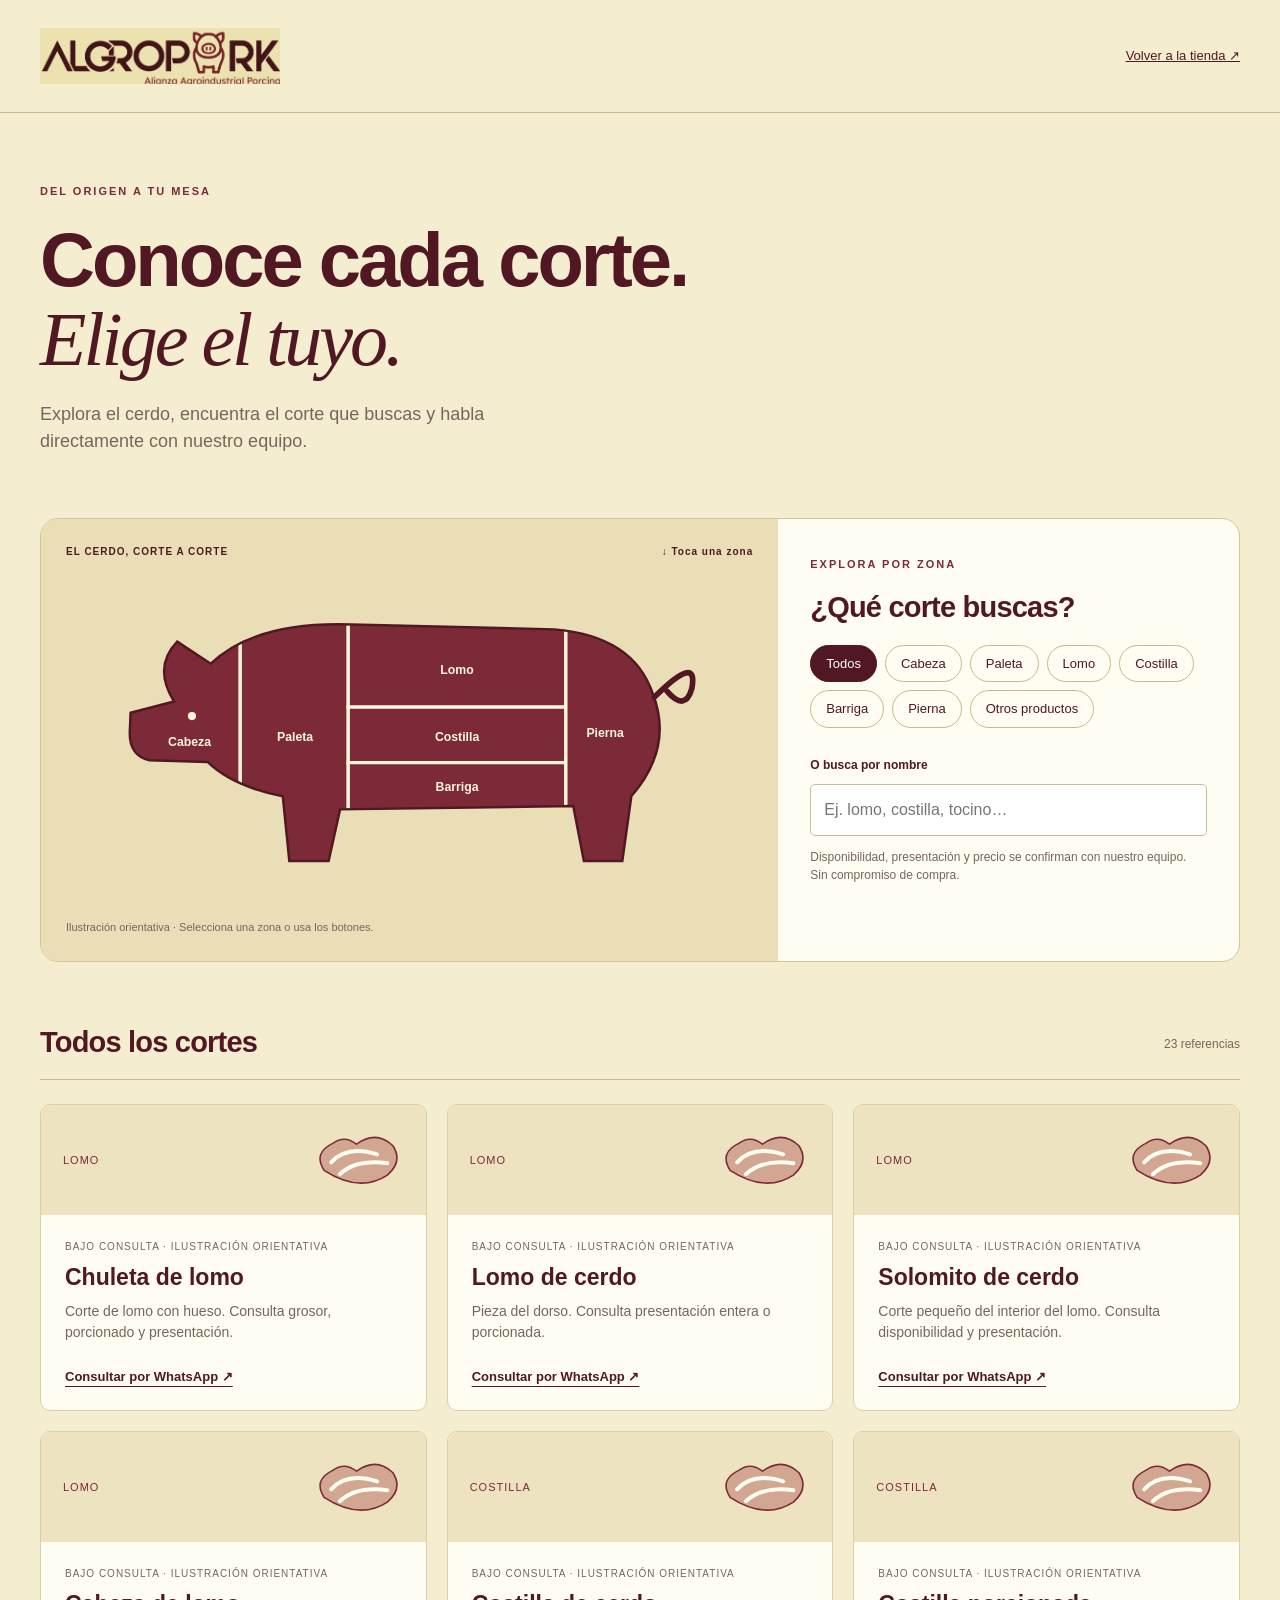
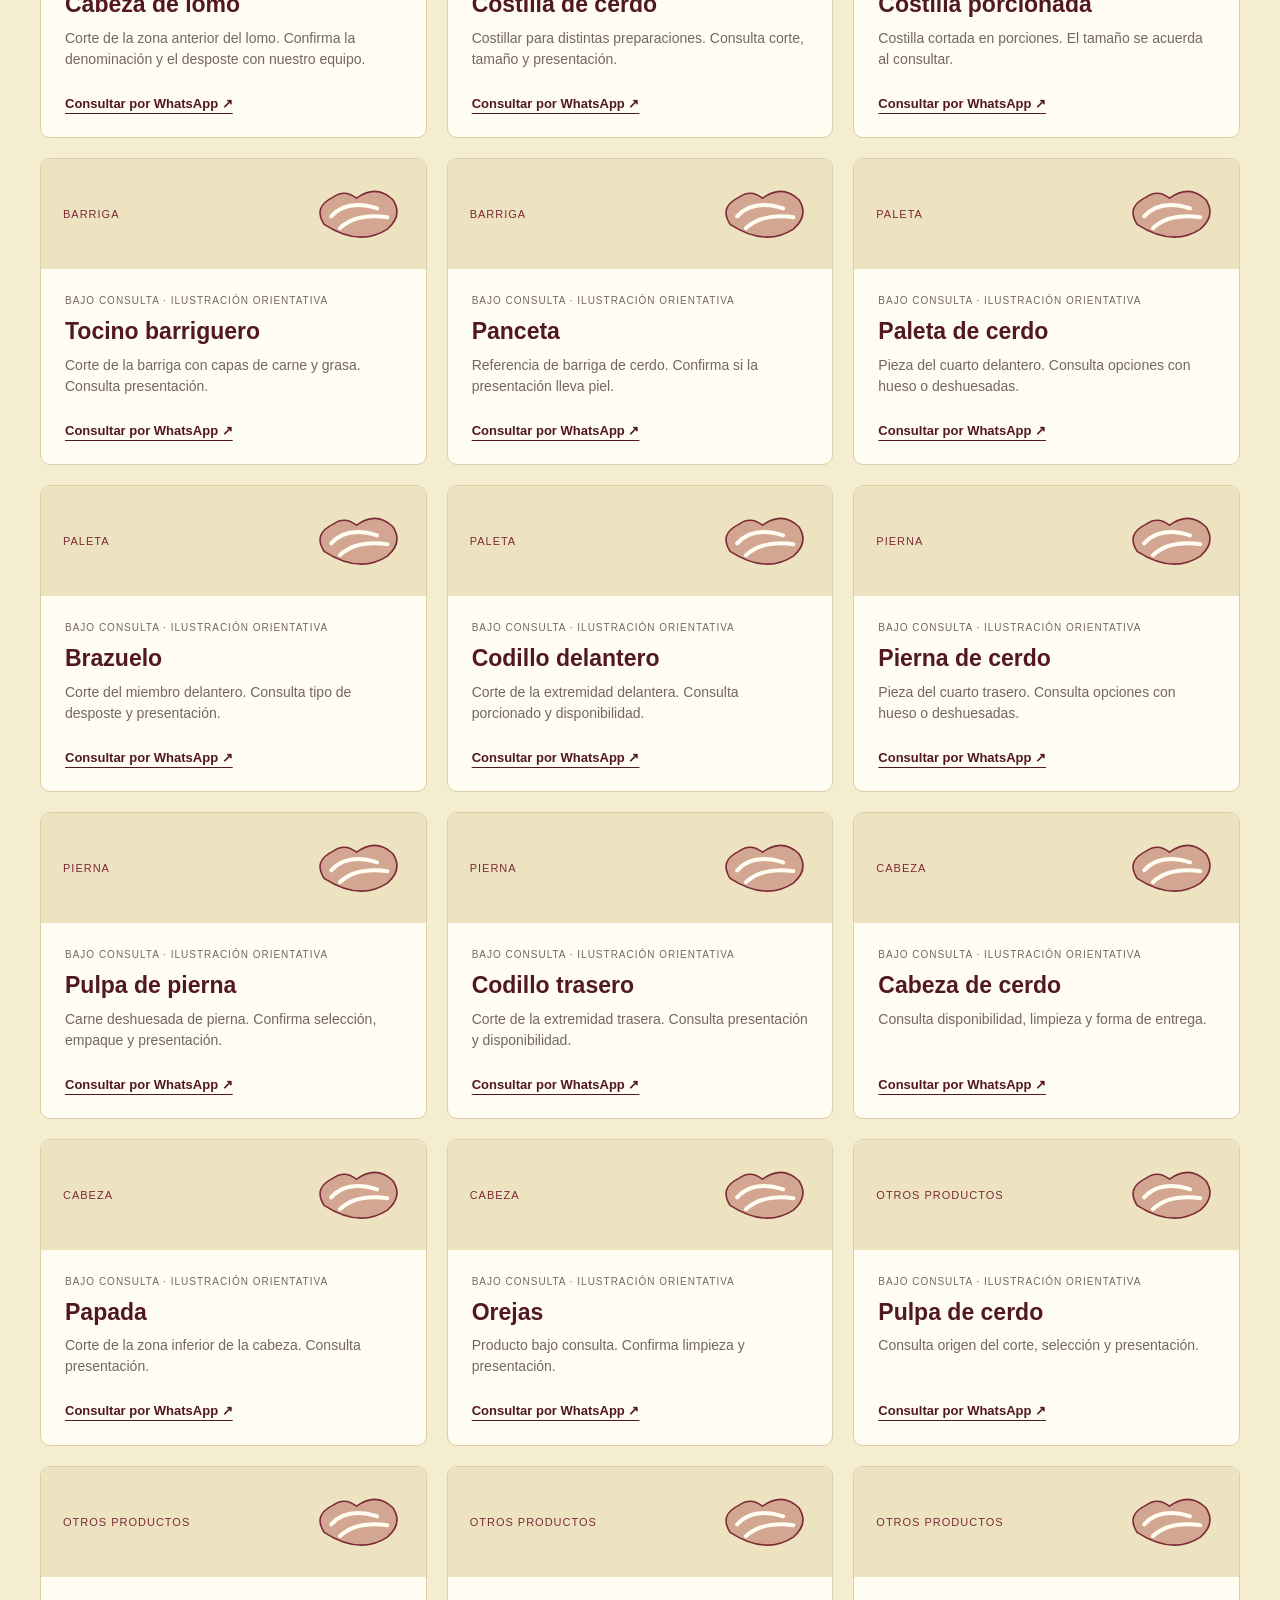
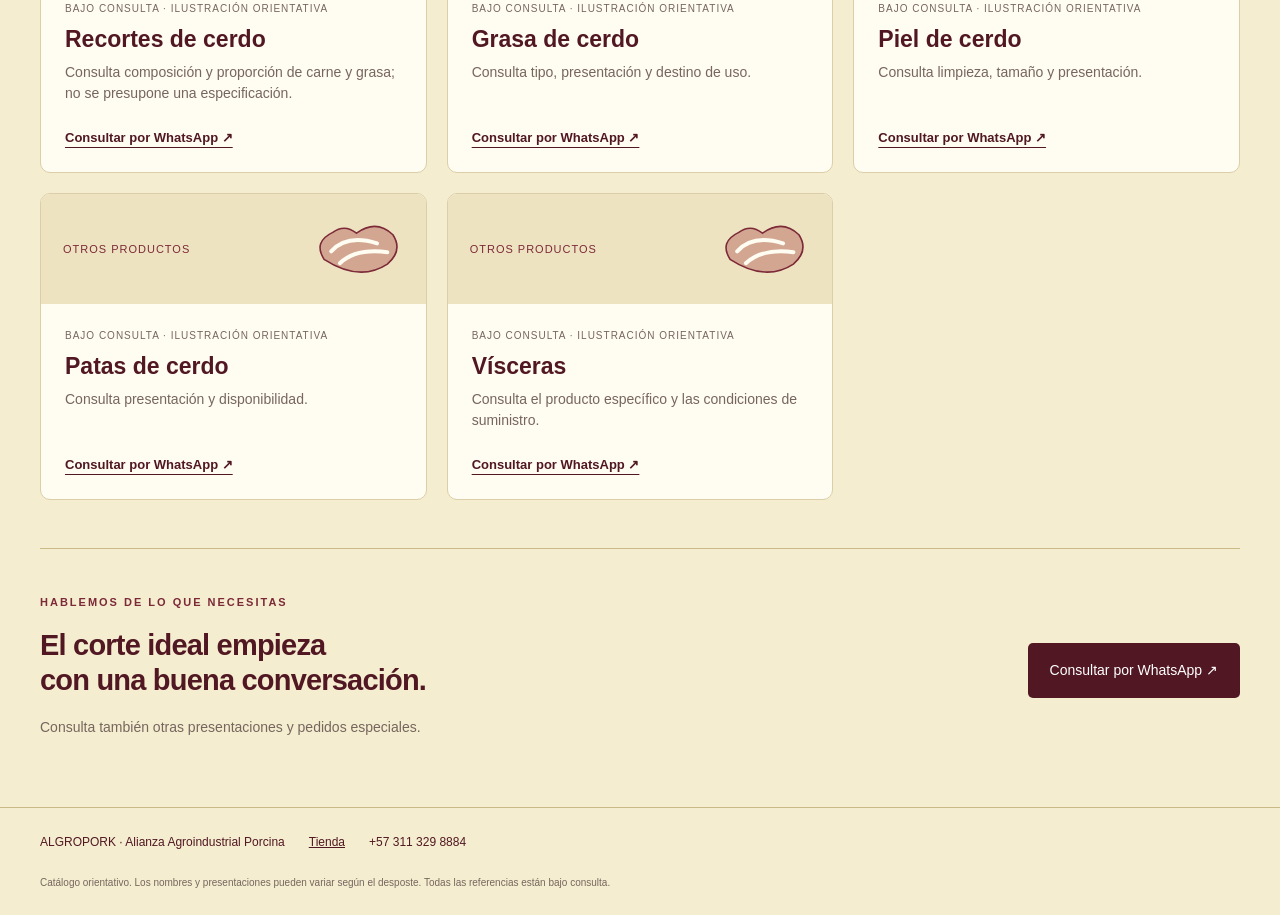
==== catalogo/index.html @ f17643b0 "Añadir catálogo ALGROPORK interactivo con consultas por WhatsApp" ====
<!doctype html>
<html lang="es"><head><meta charset="utf-8"><meta name="viewport" content="width=device-width,initial-scale=1"><title>Catálogo de cortes · ALGROPORK</title><meta name="description" content="Explora los cortes de cerdo de ALGROPORK y consulta disponibilidad por WhatsApp."><link rel="stylesheet" href="catalogo.css"></head>
<body><header><a class="brand" href="https://www.algropork.com/" aria-label="ALGROPORK · Inicio"><img src="algropork-logo.png" alt="ALGROPORK · Alianza Agroindustrial Porcina"></a><a class="back" href="https://www.algropork.com/shop">Volver a la tienda ↗</a></header>
<main><section class="intro"><span class="eyebrow">DEL ORIGEN A TU MESA</span><h1>Conoce cada corte.<br><em>Elige el tuyo.</em></h1><p>Explora el cerdo, encuentra el corte que buscas y habla directamente con nuestro equipo.</p></section>
<section class="explorer" aria-label="Explorador de cortes"><div class="diagram"><div class="diagram-top"><span>EL CERDO, CORTE A CORTE</span><span>↓ Toca una zona</span></div><svg viewBox="0 0 800 440" aria-label="Mapa interactivo del cerdo" role="group"><defs><clipPath id="pig"><path d="M112 174 Q86 132 116 101 L157 128 Q211 76 329 80 L577 86 Q673 94 697 164 Q723 230 671 290 L660 369 L613 369 L600 302 L315 306 L301 369 L253 369 L245 290 Q184 278 153 248 L82 246 Q57 240 58 211 L59 188Z"/></clipPath></defs><g clip-path="url(#pig)" stroke="#fff6dc" stroke-width="4"><path class="zone" data-zone="cabeza" d="M20 70H193V320H20Z"/><path class="zone" data-zone="paleta" d="M193 70H325V410H193Z"/><path class="zone" data-zone="lomo" d="M325 60H591V181H325Z"/><path class="zone" data-zone="costilla" d="M325 181H591V249H325Z"/><path class="zone" data-zone="barriga" d="M325 249H591V330H325Z"/><path class="zone" data-zone="pierna" d="M591 60H750V410H591Z"/></g><path d="M112 174 Q86 132 116 101 L157 128 Q211 76 329 80 L577 86 Q673 94 697 164 Q723 230 671 290 L660 369 L613 369 L600 302 L315 306 L301 369 L253 369 L245 290 Q184 278 153 248 L82 246 Q57 240 58 211 L59 188Z" fill="none" stroke="#511823" stroke-width="3"/><path d="M699 169q54-54 46-11q-8 29-30 4" fill="none" stroke="#511823" stroke-width="7" stroke-linecap="round"/><circle cx="134" cy="192" r="5" fill="#fff6dc"/><g class="labels" aria-hidden="true"><text x="131" y="229">Cabeza</text><text x="260" y="222">Paleta</text><text x="458" y="140">Lomo</text><text x="458" y="223">Costilla</text><text x="458" y="283">Barriga</text><text x="639" y="217">Pierna</text></g></svg><p class="diagram-note">Ilustración orientativa · Selecciona una zona o usa los botones.</p></div><div class="selector"><span class="eyebrow">EXPLORA POR ZONA</span><h2>¿Qué corte buscas?</h2><div id="filters" class="filters"></div><label for="search">O busca por nombre</label><input id="search" type="search" placeholder="Ej. lomo, costilla, tocino…"><p class="availability">Disponibilidad, presentación y precio se confirman con nuestro equipo. Sin compromiso de compra.</p></div></section>
<section class="catalog" aria-labelledby="results-title"><div class="results-head"><h2 id="results-title">Todos los cortes</h2><span id="count" role="status" aria-live="polite"></span></div><div id="cards" class="cards"></div><p class="empty" id="empty" hidden>No encontramos ese corte. Prueba otro nombre o consulta con nuestro equipo.</p></section>
<section class="help"><div><span class="eyebrow">HABLEMOS DE LO QUE NECESITAS</span><h2>El corte ideal empieza<br>con una buena conversación.</h2><p>Consulta también otras presentaciones y pedidos especiales.</p></div><a id="general" class="cta" target="_blank" rel="noopener">Consultar por WhatsApp ↗</a></section></main><footer>ALGROPORK · Alianza Agroindustrial Porcina <a href="https://www.algropork.com/shop">Tienda</a><span>+57 311 329 8884</span><small>Catálogo orientativo. Los nombres y presentaciones pueden variar según el desposte. Todas las referencias están bajo consulta.</small></footer><script src="catalogo.js"></script></body></html>
---- catalogo/catalogo.css ----
:root{--wine:#511823;--red:#7c2938;--cream:#f4edcf;--paper:#fffcf1;--gold:#ba9a55;--muted:#76665e}*{box-sizing:border-box}body{margin:0;background:var(--cream);color:var(--wine);font:16px/1.5 Arial,sans-serif}header,main,footer{max-width:1280px;margin:auto}header{display:flex;justify-content:space-between;align-items:center;padding:28px 40px;border-bottom:1px solid #c9b986}.brand{font-size:30px;font-weight:900;letter-spacing:-1.5px;text-decoration:none;color:var(--wine)}.brand small{display:block;font-size:10px;font-weight:400;letter-spacing:1px}.back{color:var(--wine);font-size:13px}main{padding:0 40px}.intro{padding:65px 0 45px;max-width:730px}.eyebrow{font-size:11px;font-weight:700;letter-spacing:2px;color:var(--red)}h1{font-size:clamp(43px,6vw,76px);line-height:1.04;letter-spacing:-3px;margin:18px 0 22px}h1 em{font-family:Georgia,serif;font-weight:400}.intro p{color:var(--muted);font-size:18px;max-width:520px}.explorer{display:grid;grid-template-columns:1.6fr 1fr;background:var(--paper);border:1px solid #d5c598;border-radius:18px;overflow:hidden}.diagram{padding:25px;background:#e9deb6;display:flex;flex-direction:column;justify-content:space-between}.diagram-top{display:flex;justify-content:space-between;font-size:10px;font-weight:700;letter-spacing:1px}.diagram svg{width:100%;max-height:360px}.zone{fill:var(--red);cursor:pointer;transition:fill .2s}.zone:hover,.zone:focus,.zone.active{fill:var(--gold);outline:none}.zone:focus{stroke:var(--wine);stroke-width:7}.labels{fill:#fff6dc;text-anchor:middle;font-size:15px;font-weight:700;pointer-events:none}.diagram-note{font-size:11px;color:var(--muted);margin:0}.selector{padding:32px}h2{font-size:29px;line-height:1.2;letter-spacing:-.8px;margin:15px 0 20px}.filters{display:flex;flex-wrap:wrap;gap:8px;margin-bottom:24px}button{font:inherit;cursor:pointer}.filters button{border:1px solid #ccb98c;border-radius:30px;background:transparent;color:var(--wine);padding:8px 15px;font-size:13px}.filters button[aria-pressed=true]{background:var(--wine);color:var(--paper);border-color:var(--wine)}label{font-size:12px;font-weight:700}input{display:block;width:100%;margin:8px 0;padding:13px;border-radius:5px;background:white;border:1px solid #cbbd9c;color:var(--wine);font:inherit}.availability{font-size:12px;color:var(--muted)}.catalog{padding:48px 0}.results-head{display:flex;align-items:center;justify-content:space-between;border-bottom:1px solid #c9b986;margin-bottom:24px}.results-head span{font-size:12px;color:var(--muted)}.cards{display:grid;grid-template-columns:repeat(3,1fr);gap:20px}.card{background:var(--paper);border:1px solid #dbcea8;border-radius:10px;overflow:hidden;display:flex;flex-direction:column}.art{height:110px;background:#eee3c0;display:flex;align-items:center;justify-content:space-between;padding:22px;color:var(--red)}.art svg{width:95px;height:70px}.art span{font-size:11px;text-transform:uppercase;letter-spacing:1px}.body{padding:24px;display:flex;flex-direction:column;flex:1}.badge{font-size:10px;letter-spacing:1px;text-transform:uppercase;color:var(--muted)}h3{font-size:23px;line-height:1.15;margin:10px 0}.body p{font-size:14px;color:var(--muted);margin:0 0 24px;flex:1}.body a{color:var(--wine);font-size:13px;font-weight:700;text-underline-offset:5px}.help{border-top:1px solid #c9b986;display:flex;align-items:center;justify-content:space-between;padding:40px 0 55px;gap:25px}.help p{color:var(--muted);font-size:14px}.cta{background:var(--wine);color:white;padding:17px 22px;border-radius:5px;text-decoration:none;white-space:nowrap;font-size:14px}footer{border-top:1px solid #c9b986;padding:25px 40px;font-size:12px;display:flex;gap:24px;flex-wrap:wrap}footer a{color:inherit}footer small{width:100%;color:var(--muted)}:focus-visible{outline:3px solid var(--gold);outline-offset:4px}@media(max-width:760px){header{padding:20px}.brand{font-size:24px}.back{font-size:11px}main{padding:0 20px}.intro{padding:40px 0 25px}h1{letter-spacing:-2px}.explorer{grid-template-columns:1fr}.diagram{padding:18px}.selector{padding:24px}.cards{grid-template-columns:repeat(2,1fr)}.body{padding:18px}.help{display:block}.cta{display:inline-block}footer{padding:24px 20px}}@media(max-width:460px){.cards{grid-template-columns:1fr}.art{height:95px}.results-head h2{font-size:24px}.diagram-top{font-size:9px}.selector h2{font-size:26px}}
:root .brand{width:240px;height:56px;overflow:hidden;position:relative;display:block}.brand img{position:absolute;width:340px;max-width:none;height:340px;left:-49px;top:-139px}@media(max-width:460px){:root .brand{width:190px}.brand img{width:270px;height:270px;left:-40px;top:-106px}}
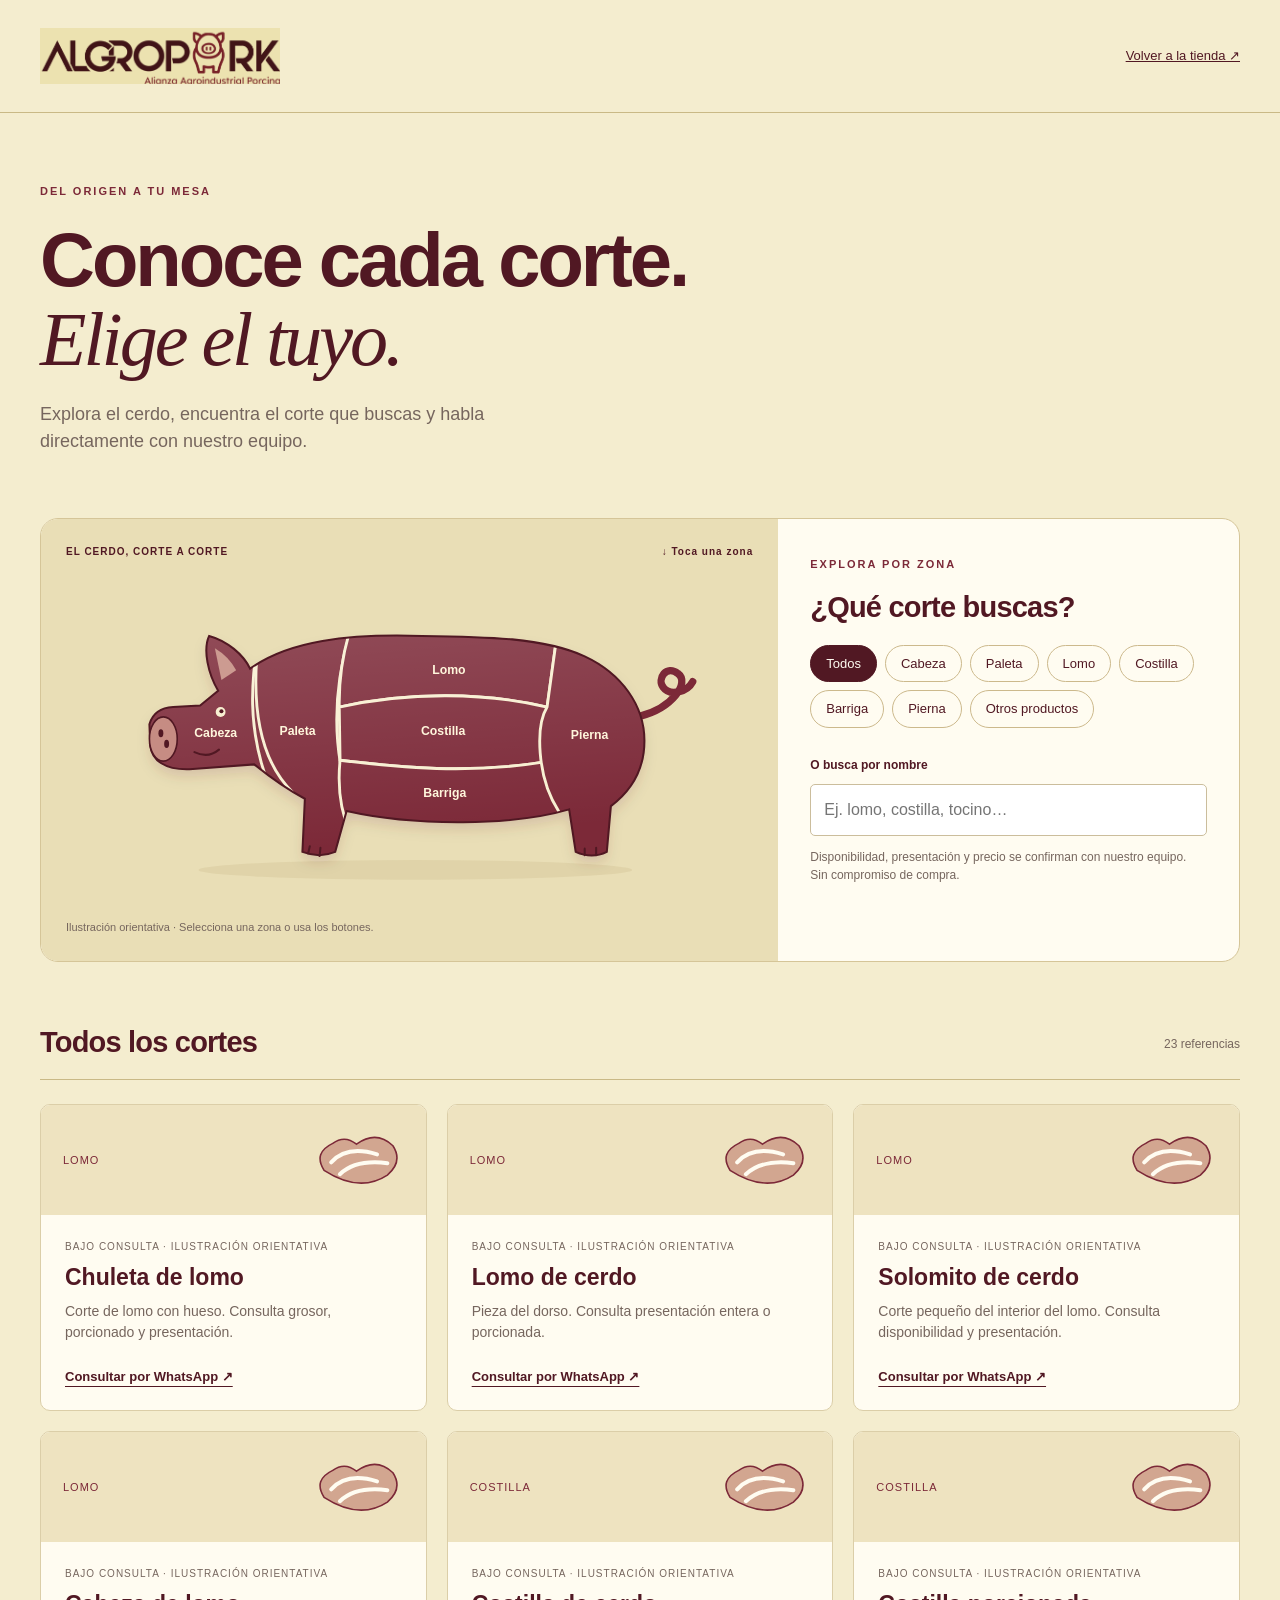
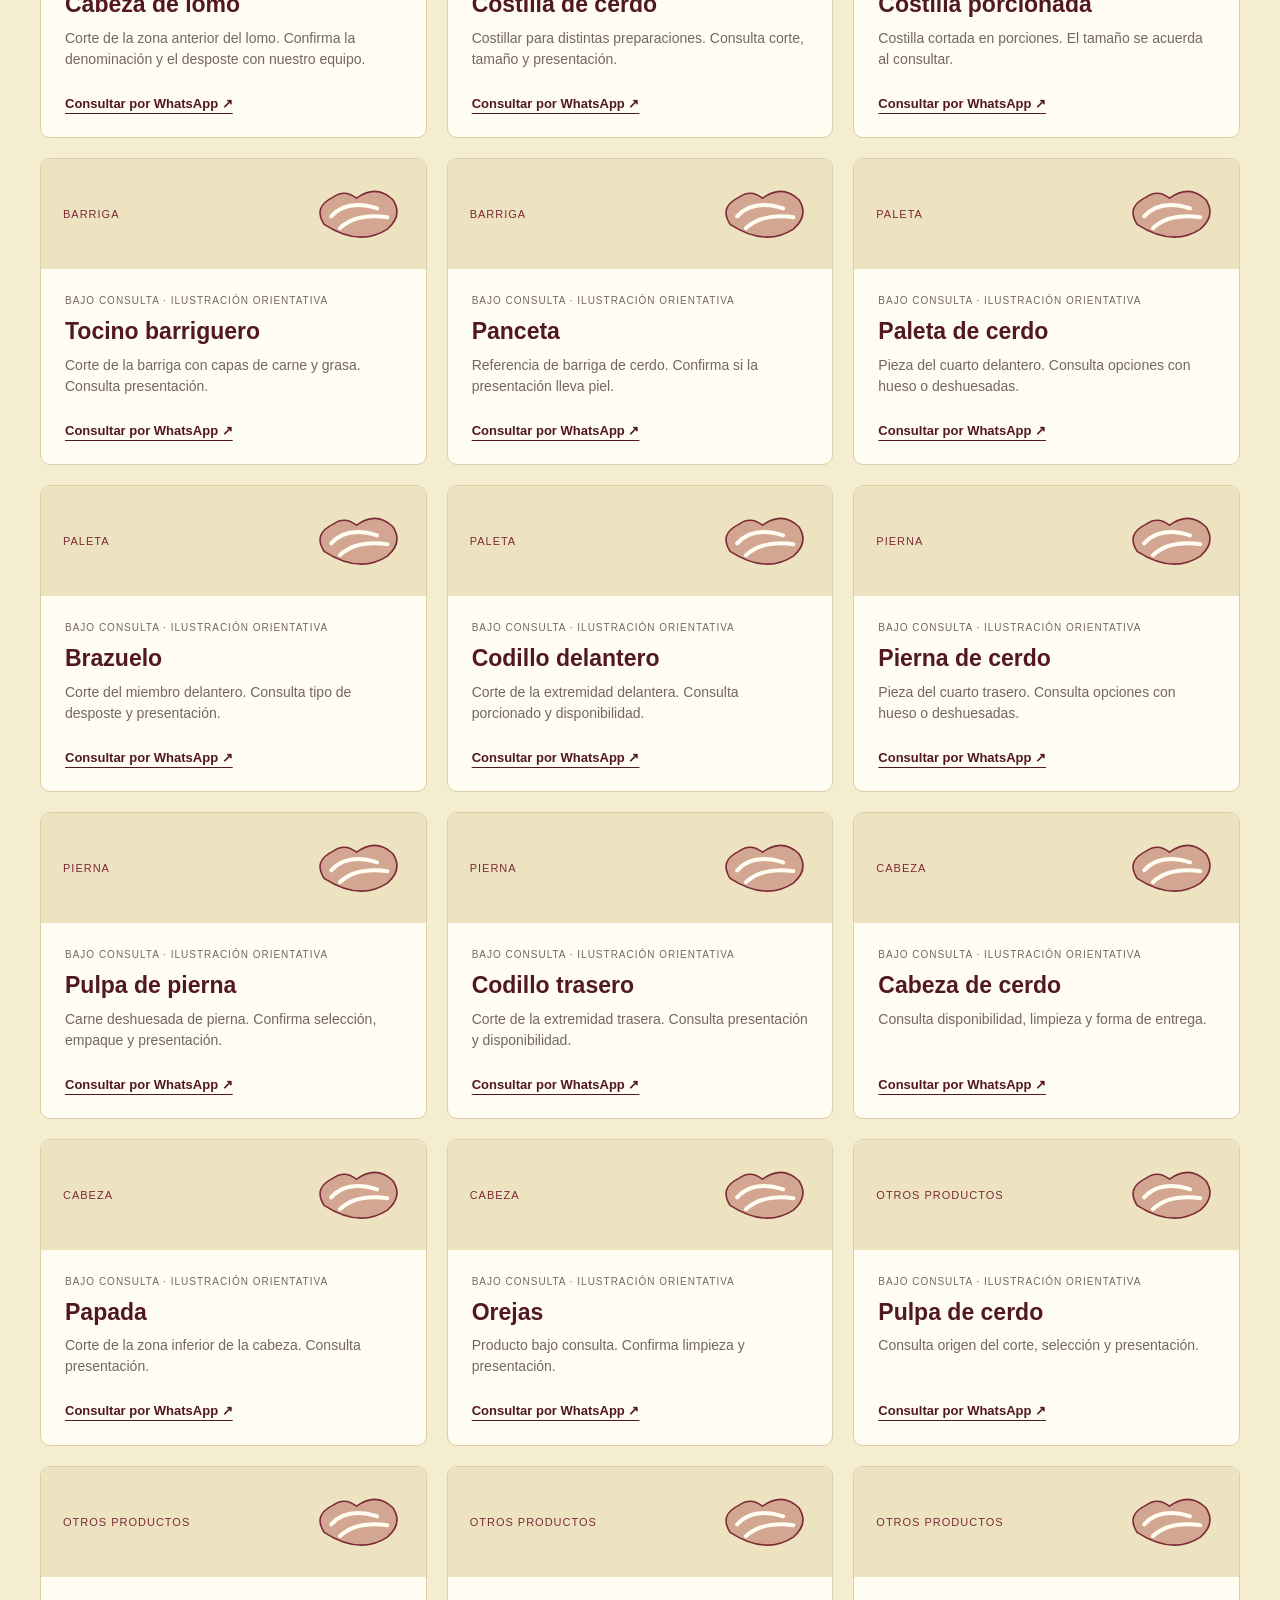
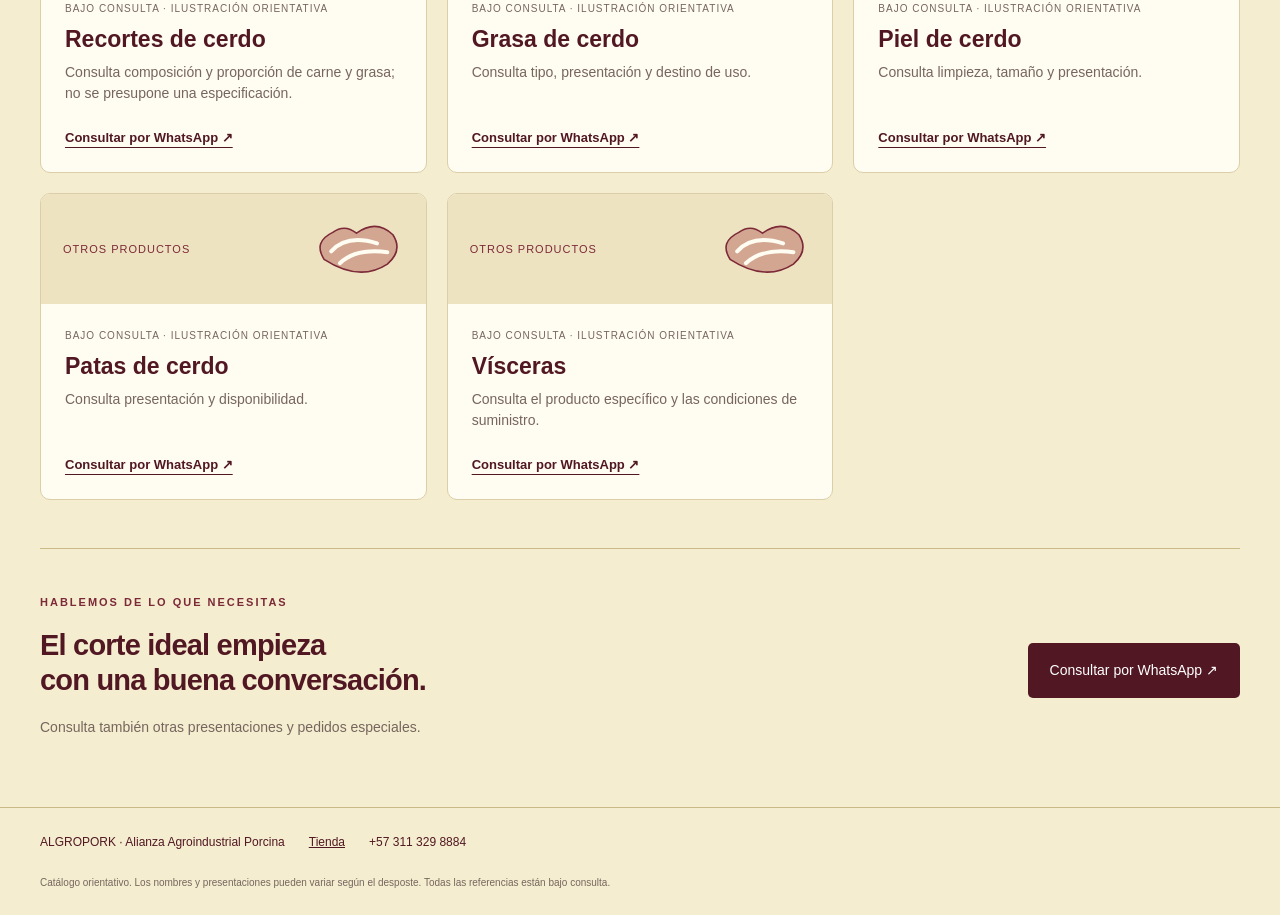
==== commit 688e05bf: "Refinar cerdo interactivo ALGROPORK con silueta orgánica y detalles" ====
--- a/catalogo/index.html
+++ b/catalogo/index.html
@@ -2,6 +2,6 @@
 <html lang="es"><head><meta charset="utf-8"><meta name="viewport" content="width=device-width,initial-scale=1"><title>Catálogo de cortes · ALGROPORK</title><meta name="description" content="Explora los cortes de cerdo de ALGROPORK y consulta disponibilidad por WhatsApp."><link rel="stylesheet" href="catalogo.css"></head>
 <body><header><a class="brand" href="https://www.algropork.com/" aria-label="ALGROPORK · Inicio"><img src="algropork-logo.png" alt="ALGROPORK · Alianza Agroindustrial Porcina"></a><a class="back" href="https://www.algropork.com/shop">Volver a la tienda ↗</a></header>
 <main><section class="intro"><span class="eyebrow">DEL ORIGEN A TU MESA</span><h1>Conoce cada corte.<br><em>Elige el tuyo.</em></h1><p>Explora el cerdo, encuentra el corte que buscas y habla directamente con nuestro equipo.</p></section>
-<section class="explorer" aria-label="Explorador de cortes"><div class="diagram"><div class="diagram-top"><span>EL CERDO, CORTE A CORTE</span><span>↓ Toca una zona</span></div><svg viewBox="0 0 800 440" aria-label="Mapa interactivo del cerdo" role="group"><defs><clipPath id="pig"><path d="M112 174 Q86 132 116 101 L157 128 Q211 76 329 80 L577 86 Q673 94 697 164 Q723 230 671 290 L660 369 L613 369 L600 302 L315 306 L301 369 L253 369 L245 290 Q184 278 153 248 L82 246 Q57 240 58 211 L59 188Z"/></clipPath></defs><g clip-path="url(#pig)" stroke="#fff6dc" stroke-width="4"><path class="zone" data-zone="cabeza" d="M20 70H193V320H20Z"/><path class="zone" data-zone="paleta" d="M193 70H325V410H193Z"/><path class="zone" data-zone="lomo" d="M325 60H591V181H325Z"/><path class="zone" data-zone="costilla" d="M325 181H591V249H325Z"/><path class="zone" data-zone="barriga" d="M325 249H591V330H325Z"/><path class="zone" data-zone="pierna" d="M591 60H750V410H591Z"/></g><path d="M112 174 Q86 132 116 101 L157 128 Q211 76 329 80 L577 86 Q673 94 697 164 Q723 230 671 290 L660 369 L613 369 L600 302 L315 306 L301 369 L253 369 L245 290 Q184 278 153 248 L82 246 Q57 240 58 211 L59 188Z" fill="none" stroke="#511823" stroke-width="3"/><path d="M699 169q54-54 46-11q-8 29-30 4" fill="none" stroke="#511823" stroke-width="7" stroke-linecap="round"/><circle cx="134" cy="192" r="5" fill="#fff6dc"/><g class="labels" aria-hidden="true"><text x="131" y="229">Cabeza</text><text x="260" y="222">Paleta</text><text x="458" y="140">Lomo</text><text x="458" y="223">Costilla</text><text x="458" y="283">Barriga</text><text x="639" y="217">Pierna</text></g></svg><p class="diagram-note">Ilustración orientativa · Selecciona una zona o usa los botones.</p></div><div class="selector"><span class="eyebrow">EXPLORA POR ZONA</span><h2>¿Qué corte buscas?</h2><div id="filters" class="filters"></div><label for="search">O busca por nombre</label><input id="search" type="search" placeholder="Ej. lomo, costilla, tocino…"><p class="availability">Disponibilidad, presentación y precio se confirman con nuestro equipo. Sin compromiso de compra.</p></div></section>
+<section class="explorer" aria-label="Explorador de cortes"><div class="diagram"><div class="diagram-top"><span>EL CERDO, CORTE A CORTE</span><span>↓ Toca una zona</span></div><svg viewBox="0 0 800 440" aria-label="Mapa interactivo del cerdo" role="group"><defs><path id="pig-outline" d="M166 161C154 141 147 111 155 94C177 100 197 117 205 134C252 100 324 91 415 94C494 95 564 96 614 119C659 140 687 179 687 222C687 259 670 284 646 302L641 358Q623 367 603 358L595 306C528 326 407 327 323 308L309 358Q290 366 269 358L272 293C245 279 226 264 210 251L131 257C101 258 85 246 83 228L82 202Q88 182 111 181L144 179Z"/><clipPath id="pig"><use href="#pig-outline"/></clipPath><linearGradient id="shine" x2=".2" y2="1"><stop stop-color="#fff" stop-opacity=".16"/><stop offset="1" stop-color="#fff" stop-opacity="0"/></linearGradient><filter id="shadow" x="-20%" y="-30%" width="140%" height="170%"><feDropShadow dx="0" dy="9" stdDeviation="8" flood-color="#511823" flood-opacity=".13"/></filter></defs><ellipse cx="407" cy="380" rx="265" ry="12" fill="#9c814a" opacity=".12"/><path d="M682 192C721 182 743 151 728 140C714 129 702 146 710 157C718 168 739 163 746 150" fill="none" stroke="#7c2938" stroke-width="9" stroke-linecap="round"/><use href="#pig-outline" fill="#7c2938" filter="url(#shadow)"/><g clip-path="url(#pig)" stroke="#f8efd1" stroke-width="3.5" stroke-linejoin="round"><path class="zone" data-zone="cabeza" d="M45 65H220C205 146 199 210 233 290L70 309Z"/><path class="zone" data-zone="paleta" d="M220 65H335C307 144 299 234 337 323L317 390H252L257 285C218 247 201 177 220 65Z"/><path class="zone" data-zone="lomo" d="M335 65H584L568 181C493 163 399 162 314 181Q313 120 335 65Z"/><path class="zone" data-zone="costilla" d="M314 181C399 162 493 163 568 181L565 248C473 263 388 255 315 246Z"/><path class="zone" data-zone="barriga" d="M315 246C388 255 473 263 565 248L593 334H327Q310 296 315 246Z"/><path class="zone" data-zone="pierna" d="M584 65H741V390H595L582 308C555 266 554 204 568 181Z"/></g><use href="#pig-outline" fill="url(#shine)" pointer-events="none"/><use href="#pig-outline" fill="none" stroke="#511823" stroke-width="2.5" pointer-events="none"/><path d="M162 109Q179 119 188 136L170 148Z" fill="#cc9b91" pointer-events="none"/><ellipse cx="99" cy="220" rx="17" ry="27" fill="#c68c83" stroke="#511823" stroke-width="2" pointer-events="none"/><ellipse cx="96" cy="213" rx="3" ry="5" fill="#511823" pointer-events="none"/><ellipse cx="103" cy="226" rx="3" ry="5" fill="#511823" pointer-events="none"/><circle cx="169" cy="187" r="6" fill="#f8efd1" pointer-events="none"/><circle cx="170" cy="186" r="2.5" fill="#511823" pointer-events="none"/><path d="M137 236Q154 244 167 233M278 351L276 360M291 353L290 363M614 354V362M628 353V362" fill="none" stroke="#511823" stroke-width="2.5" stroke-linecap="round" pointer-events="none"/><g class="labels" aria-hidden="true"><text x="163" y="218">Cabeza</text><text x="263" y="215">Paleta</text><text x="448" y="140">Lomo</text><text x="441" y="215">Costilla</text><text x="443" y="291">Barriga</text><text x="620" y="220">Pierna</text></g></svg><p class="diagram-note">Ilustración orientativa · Selecciona una zona o usa los botones.</p></div><div class="selector"><span class="eyebrow">EXPLORA POR ZONA</span><h2>¿Qué corte buscas?</h2><div id="filters" class="filters"></div><label for="search">O busca por nombre</label><input id="search" type="search" placeholder="Ej. lomo, costilla, tocino…"><p class="availability">Disponibilidad, presentación y precio se confirman con nuestro equipo. Sin compromiso de compra.</p></div></section>
 <section class="catalog" aria-labelledby="results-title"><div class="results-head"><h2 id="results-title">Todos los cortes</h2><span id="count" role="status" aria-live="polite"></span></div><div id="cards" class="cards"></div><p class="empty" id="empty" hidden>No encontramos ese corte. Prueba otro nombre o consulta con nuestro equipo.</p></section>
 <section class="help"><div><span class="eyebrow">HABLEMOS DE LO QUE NECESITAS</span><h2>El corte ideal empieza<br>con una buena conversación.</h2><p>Consulta también otras presentaciones y pedidos especiales.</p></div><a id="general" class="cta" target="_blank" rel="noopener">Consultar por WhatsApp ↗</a></section></main><footer>ALGROPORK · Alianza Agroindustrial Porcina <a href="https://www.algropork.com/shop">Tienda</a><span>+57 311 329 8884</span><small>Catálogo orientativo. Los nombres y presentaciones pueden variar según el desposte. Todas las referencias están bajo consulta.</small></footer><script src="catalogo.js"></script></body></html>
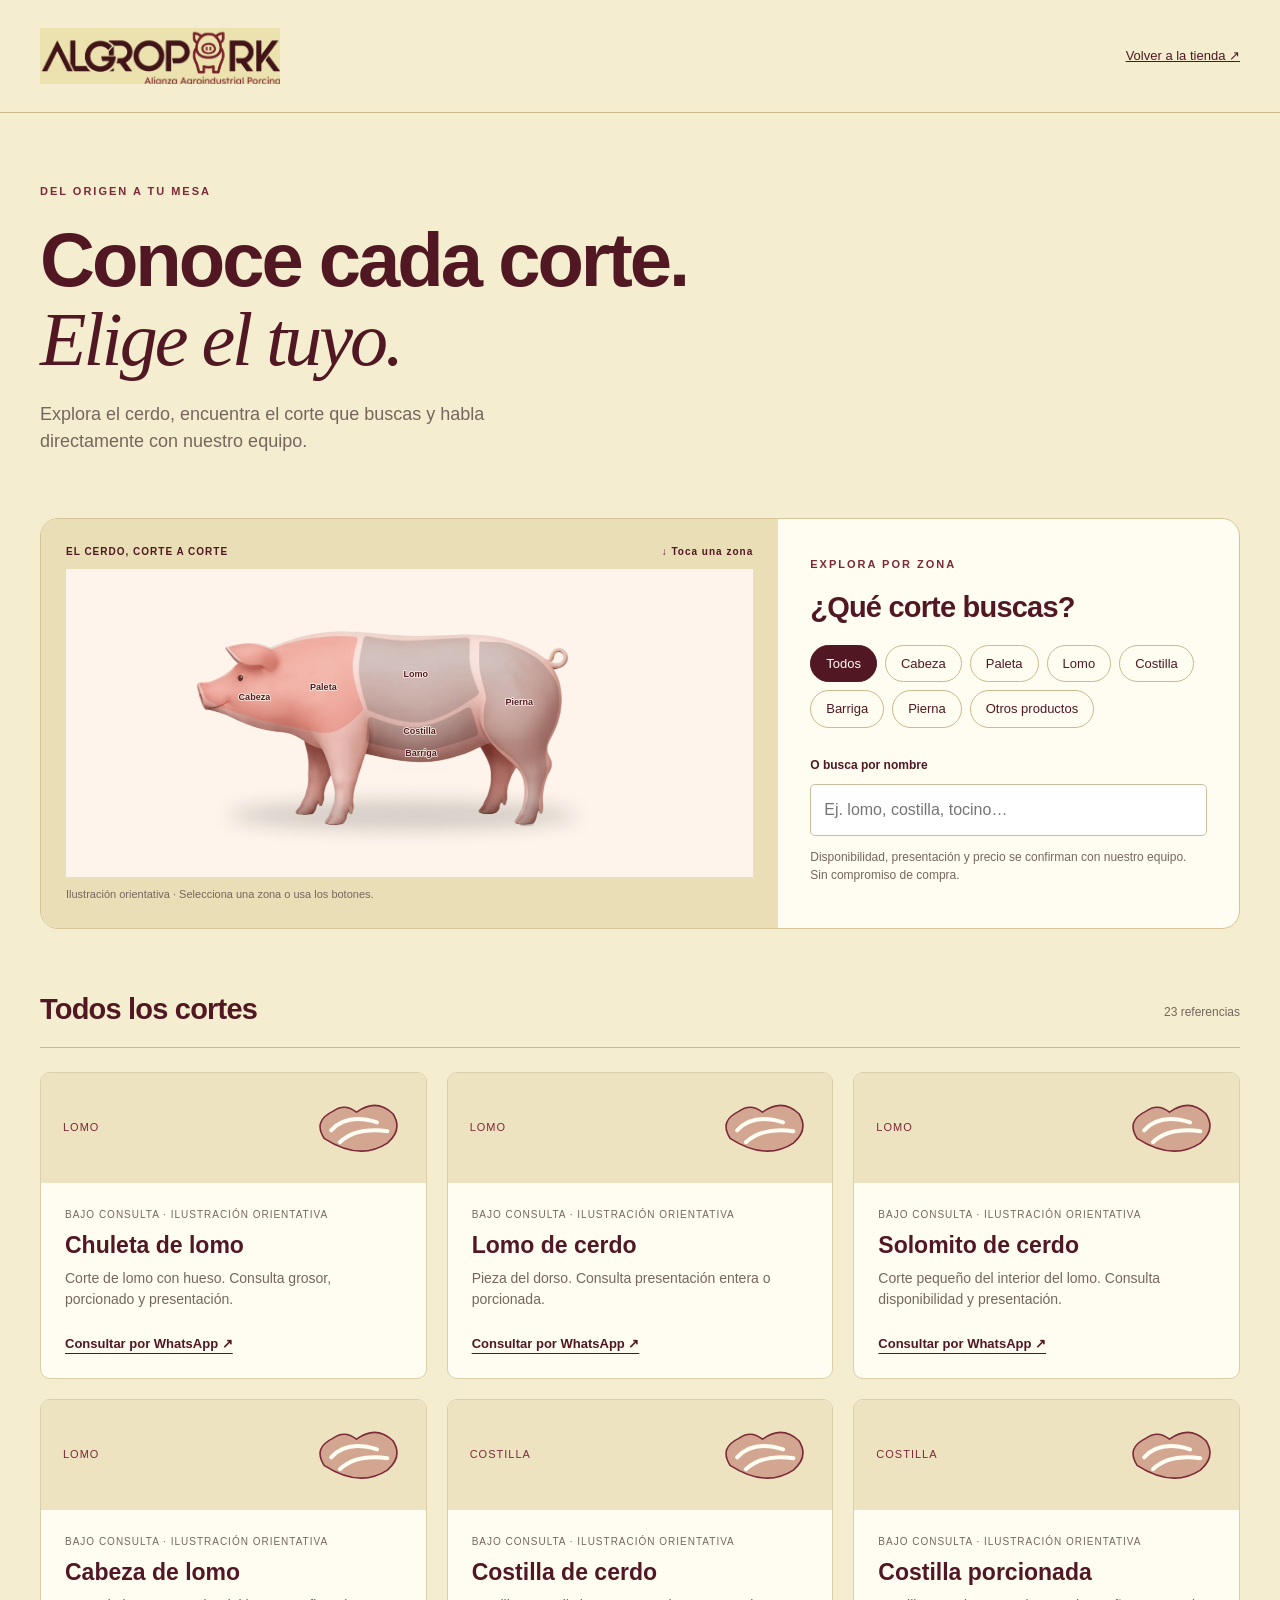
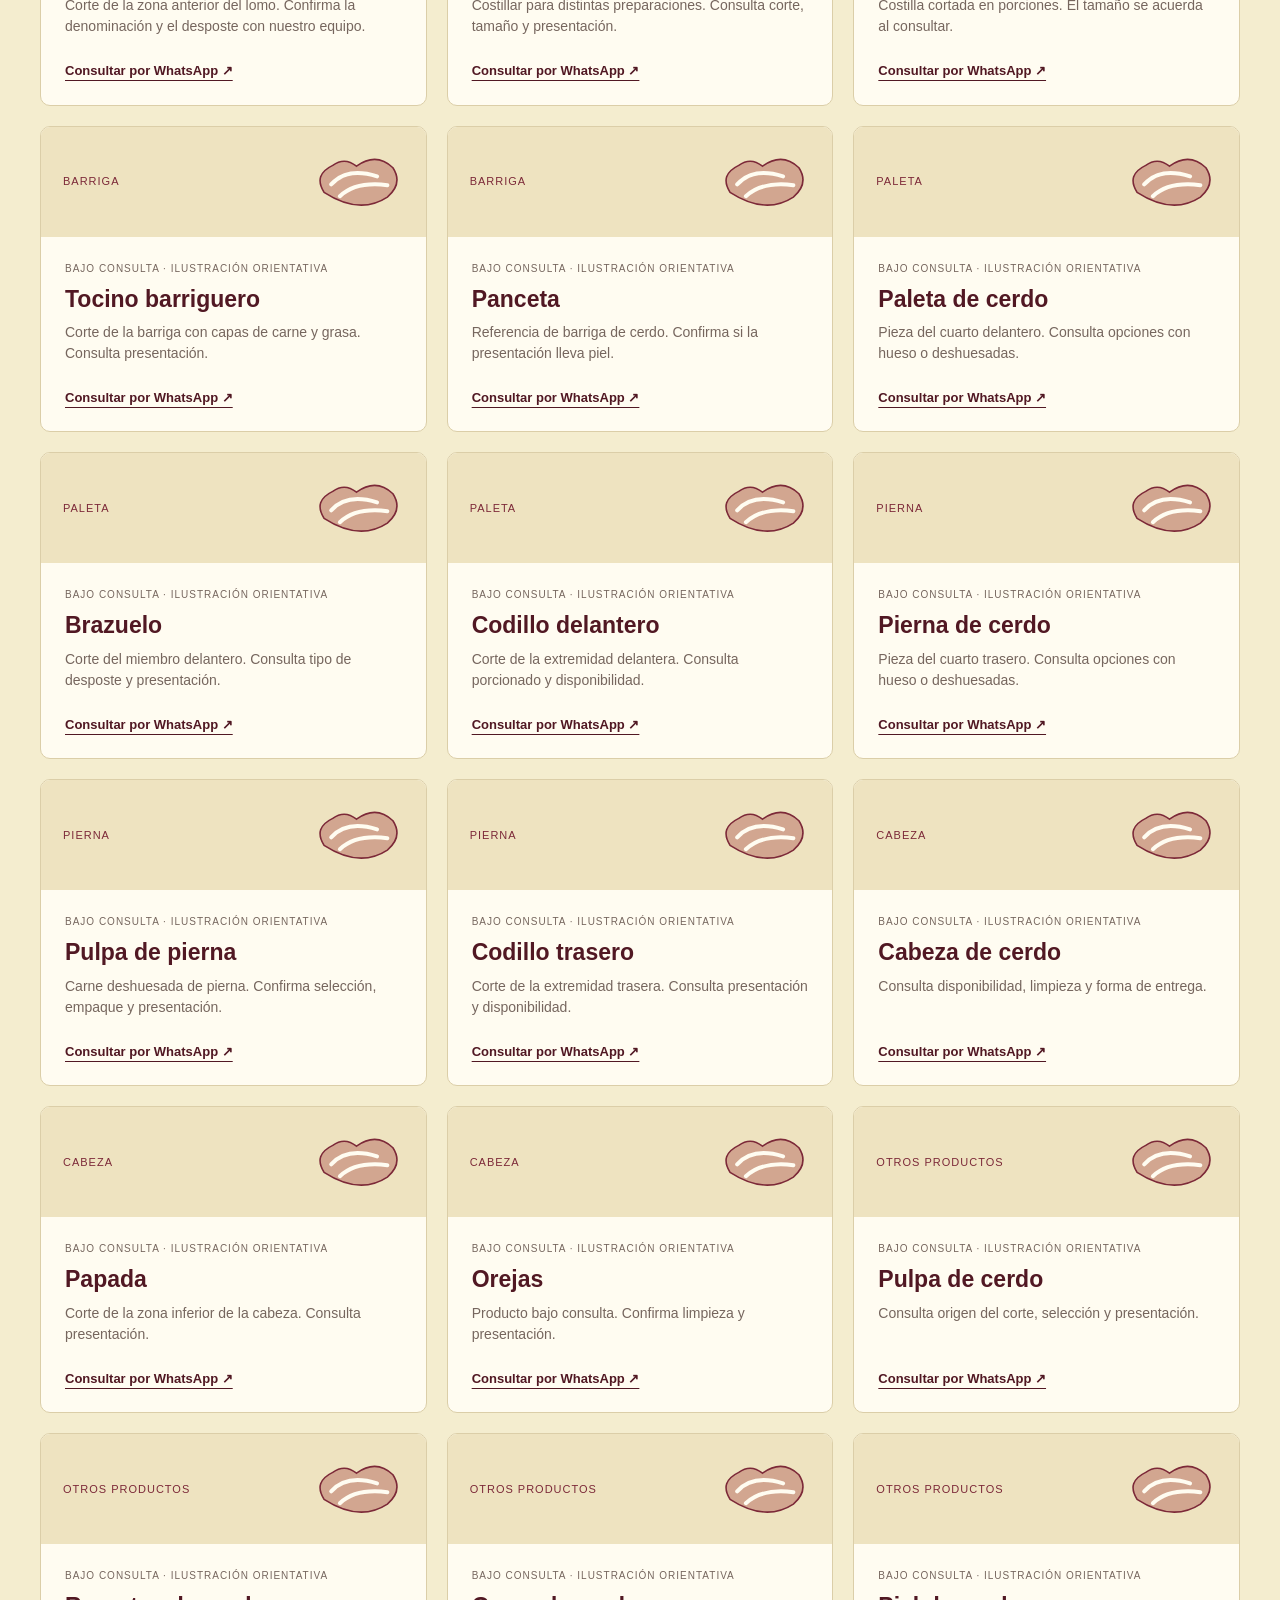
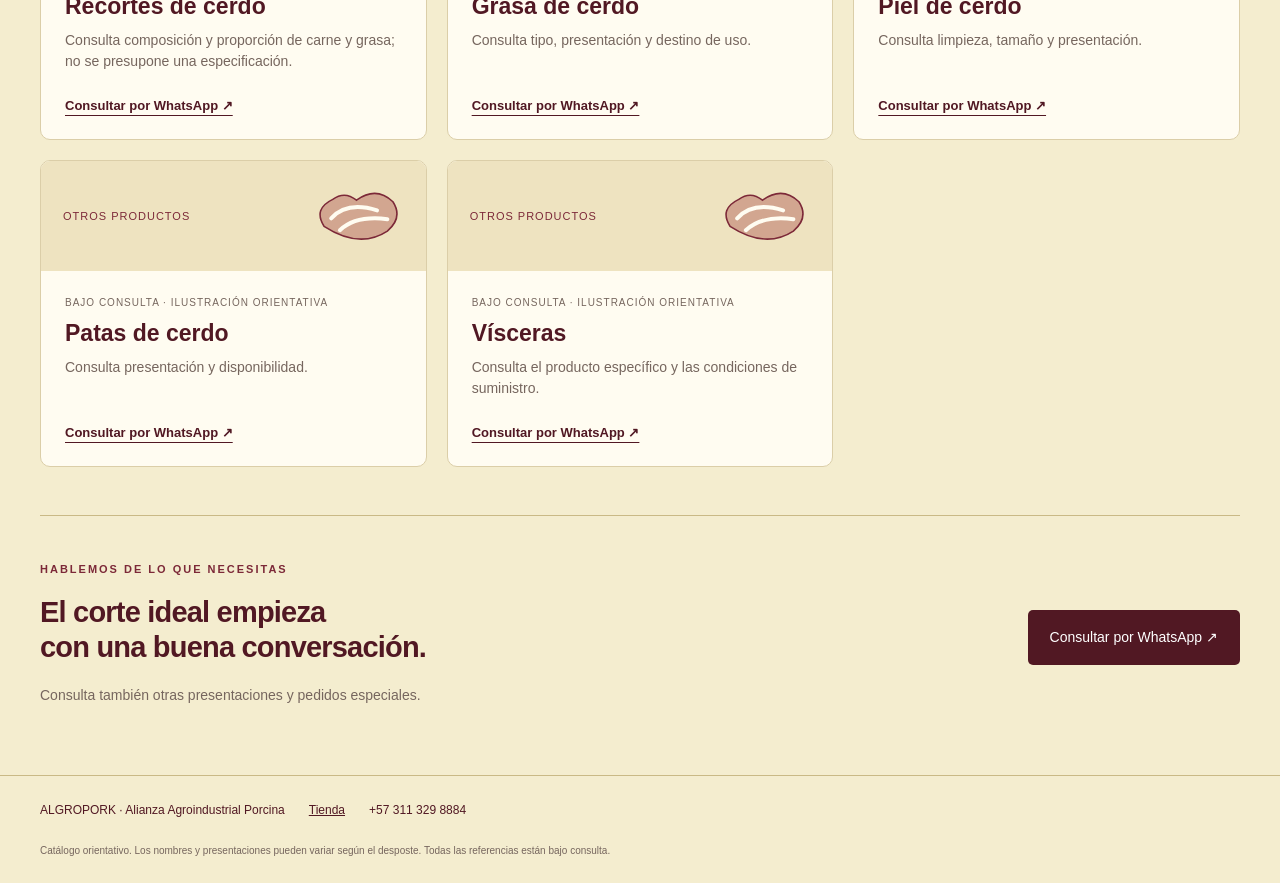
==== commit c10ef7a0: "Usar cerdo realista de referencia con zonas interactivas" ====
--- a/catalogo/index.html
+++ b/catalogo/index.html
@@ -2,6 +2,6 @@
 <html lang="es"><head><meta charset="utf-8"><meta name="viewport" content="width=device-width,initial-scale=1"><title>Catálogo de cortes · ALGROPORK</title><meta name="description" content="Explora los cortes de cerdo de ALGROPORK y consulta disponibilidad por WhatsApp."><link rel="stylesheet" href="catalogo.css"></head>
 <body><header><a class="brand" href="https://www.algropork.com/" aria-label="ALGROPORK · Inicio"><img src="algropork-logo.png" alt="ALGROPORK · Alianza Agroindustrial Porcina"></a><a class="back" href="https://www.algropork.com/shop">Volver a la tienda ↗</a></header>
 <main><section class="intro"><span class="eyebrow">DEL ORIGEN A TU MESA</span><h1>Conoce cada corte.<br><em>Elige el tuyo.</em></h1><p>Explora el cerdo, encuentra el corte que buscas y habla directamente con nuestro equipo.</p></section>
-<section class="explorer" aria-label="Explorador de cortes"><div class="diagram"><div class="diagram-top"><span>EL CERDO, CORTE A CORTE</span><span>↓ Toca una zona</span></div><svg viewBox="0 0 800 440" aria-label="Mapa interactivo del cerdo" role="group"><defs><path id="pig-outline" d="M166 161C154 141 147 111 155 94C177 100 197 117 205 134C252 100 324 91 415 94C494 95 564 96 614 119C659 140 687 179 687 222C687 259 670 284 646 302L641 358Q623 367 603 358L595 306C528 326 407 327 323 308L309 358Q290 366 269 358L272 293C245 279 226 264 210 251L131 257C101 258 85 246 83 228L82 202Q88 182 111 181L144 179Z"/><clipPath id="pig"><use href="#pig-outline"/></clipPath><linearGradient id="shine" x2=".2" y2="1"><stop stop-color="#fff" stop-opacity=".16"/><stop offset="1" stop-color="#fff" stop-opacity="0"/></linearGradient><filter id="shadow" x="-20%" y="-30%" width="140%" height="170%"><feDropShadow dx="0" dy="9" stdDeviation="8" flood-color="#511823" flood-opacity=".13"/></filter></defs><ellipse cx="407" cy="380" rx="265" ry="12" fill="#9c814a" opacity=".12"/><path d="M682 192C721 182 743 151 728 140C714 129 702 146 710 157C718 168 739 163 746 150" fill="none" stroke="#7c2938" stroke-width="9" stroke-linecap="round"/><use href="#pig-outline" fill="#7c2938" filter="url(#shadow)"/><g clip-path="url(#pig)" stroke="#f8efd1" stroke-width="3.5" stroke-linejoin="round"><path class="zone" data-zone="cabeza" d="M45 65H220C205 146 199 210 233 290L70 309Z"/><path class="zone" data-zone="paleta" d="M220 65H335C307 144 299 234 337 323L317 390H252L257 285C218 247 201 177 220 65Z"/><path class="zone" data-zone="lomo" d="M335 65H584L568 181C493 163 399 162 314 181Q313 120 335 65Z"/><path class="zone" data-zone="costilla" d="M314 181C399 162 493 163 568 181L565 248C473 263 388 255 315 246Z"/><path class="zone" data-zone="barriga" d="M315 246C388 255 473 263 565 248L593 334H327Q310 296 315 246Z"/><path class="zone" data-zone="pierna" d="M584 65H741V390H595L582 308C555 266 554 204 568 181Z"/></g><use href="#pig-outline" fill="url(#shine)" pointer-events="none"/><use href="#pig-outline" fill="none" stroke="#511823" stroke-width="2.5" pointer-events="none"/><path d="M162 109Q179 119 188 136L170 148Z" fill="#cc9b91" pointer-events="none"/><ellipse cx="99" cy="220" rx="17" ry="27" fill="#c68c83" stroke="#511823" stroke-width="2" pointer-events="none"/><ellipse cx="96" cy="213" rx="3" ry="5" fill="#511823" pointer-events="none"/><ellipse cx="103" cy="226" rx="3" ry="5" fill="#511823" pointer-events="none"/><circle cx="169" cy="187" r="6" fill="#f8efd1" pointer-events="none"/><circle cx="170" cy="186" r="2.5" fill="#511823" pointer-events="none"/><path d="M137 236Q154 244 167 233M278 351L276 360M291 353L290 363M614 354V362M628 353V362" fill="none" stroke="#511823" stroke-width="2.5" stroke-linecap="round" pointer-events="none"/><g class="labels" aria-hidden="true"><text x="163" y="218">Cabeza</text><text x="263" y="215">Paleta</text><text x="448" y="140">Lomo</text><text x="441" y="215">Costilla</text><text x="443" y="291">Barriga</text><text x="620" y="220">Pierna</text></g></svg><p class="diagram-note">Ilustración orientativa · Selecciona una zona o usa los botones.</p></div><div class="selector"><span class="eyebrow">EXPLORA POR ZONA</span><h2>¿Qué corte buscas?</h2><div id="filters" class="filters"></div><label for="search">O busca por nombre</label><input id="search" type="search" placeholder="Ej. lomo, costilla, tocino…"><p class="availability">Disponibilidad, presentación y precio se confirman con nuestro equipo. Sin compromiso de compra.</p></div></section>
+<section class="explorer" aria-label="Explorador de cortes"><div class="diagram"><div class="diagram-top"><span>EL CERDO, CORTE A CORTE</span><span>↓ Toca una zona</span></div><svg class="realistic" viewBox="0 0 1295 581" aria-label="Mapa interactivo del cerdo" role="group"><style>.realistic .zone{fill:#ba9a55;fill-opacity:0;stroke:transparent;stroke-width:3;cursor:pointer}.realistic .zone:hover,.realistic .zone:focus,.realistic .zone.active{fill:#ba9a55;fill-opacity:.27;stroke:#7c2938;stroke-opacity:.7}.realistic .zone:focus{outline:none;stroke-width:5}.realistic .labels{fill:#511823;font-size:17px;paint-order:stroke;stroke:#fff5e9;stroke-width:3px;stroke-linejoin:round}</style><image href="cerdo-realista.png" width="1295" height="581"/><g><path class="zone" data-zone="cabeza" d="M249 216Q286 211 323 177L303 148Q338 131 384 150L421 138Q406 218 429 299Q362 289 304 271L259 259Z"/><path class="zone" data-zone="paleta" d="M421 138Q488 115 549 128Q530 191 560 264Q542 285 514 304L533 416L529 472Q514 490 490 476L498 430L482 336L455 323Q428 312 429 299Q406 218 421 138Z"/><path class="zone" data-zone="lomo" d="M563 129Q660 139 759 131Q756 182 777 234Q727 273 667 288Q606 288 566 265Q544 194 563 129Z"/><path class="zone" data-zone="costilla" d="M570 281Q671 321 758 263L777 313Q672 365 573 334Z"/><path class="zone" data-zone="barriga" d="M573 334Q677 370 789 326L798 345Q688 388 574 351Z"/><path class="zone" data-zone="pierna" d="M780 140Q865 142 912 201Q955 270 913 331Q899 347 912 368L892 465Q879 489 851 476L863 429L866 387Q808 331 792 300Q778 242 780 140Z"/></g><g class="labels" aria-hidden="true"><text x="355" y="246">Cabeza</text><text x="485" y="228">Paleta</text><text x="659" y="204">Lomo</text><text x="666" y="311">Costilla</text><text x="669" y="353">Barriga</text><text x="854" y="257">Pierna</text></g></svg><p class="diagram-note">Ilustración orientativa · Selecciona una zona o usa los botones.</p></div><div class="selector"><span class="eyebrow">EXPLORA POR ZONA</span><h2>¿Qué corte buscas?</h2><div id="filters" class="filters"></div><label for="search">O busca por nombre</label><input id="search" type="search" placeholder="Ej. lomo, costilla, tocino…"><p class="availability">Disponibilidad, presentación y precio se confirman con nuestro equipo. Sin compromiso de compra.</p></div></section>
 <section class="catalog" aria-labelledby="results-title"><div class="results-head"><h2 id="results-title">Todos los cortes</h2><span id="count" role="status" aria-live="polite"></span></div><div id="cards" class="cards"></div><p class="empty" id="empty" hidden>No encontramos ese corte. Prueba otro nombre o consulta con nuestro equipo.</p></section>
 <section class="help"><div><span class="eyebrow">HABLEMOS DE LO QUE NECESITAS</span><h2>El corte ideal empieza<br>con una buena conversación.</h2><p>Consulta también otras presentaciones y pedidos especiales.</p></div><a id="general" class="cta" target="_blank" rel="noopener">Consultar por WhatsApp ↗</a></section></main><footer>ALGROPORK · Alianza Agroindustrial Porcina <a href="https://www.algropork.com/shop">Tienda</a><span>+57 311 329 8884</span><small>Catálogo orientativo. Los nombres y presentaciones pueden variar según el desposte. Todas las referencias están bajo consulta.</small></footer><script src="catalogo.js"></script></body></html>
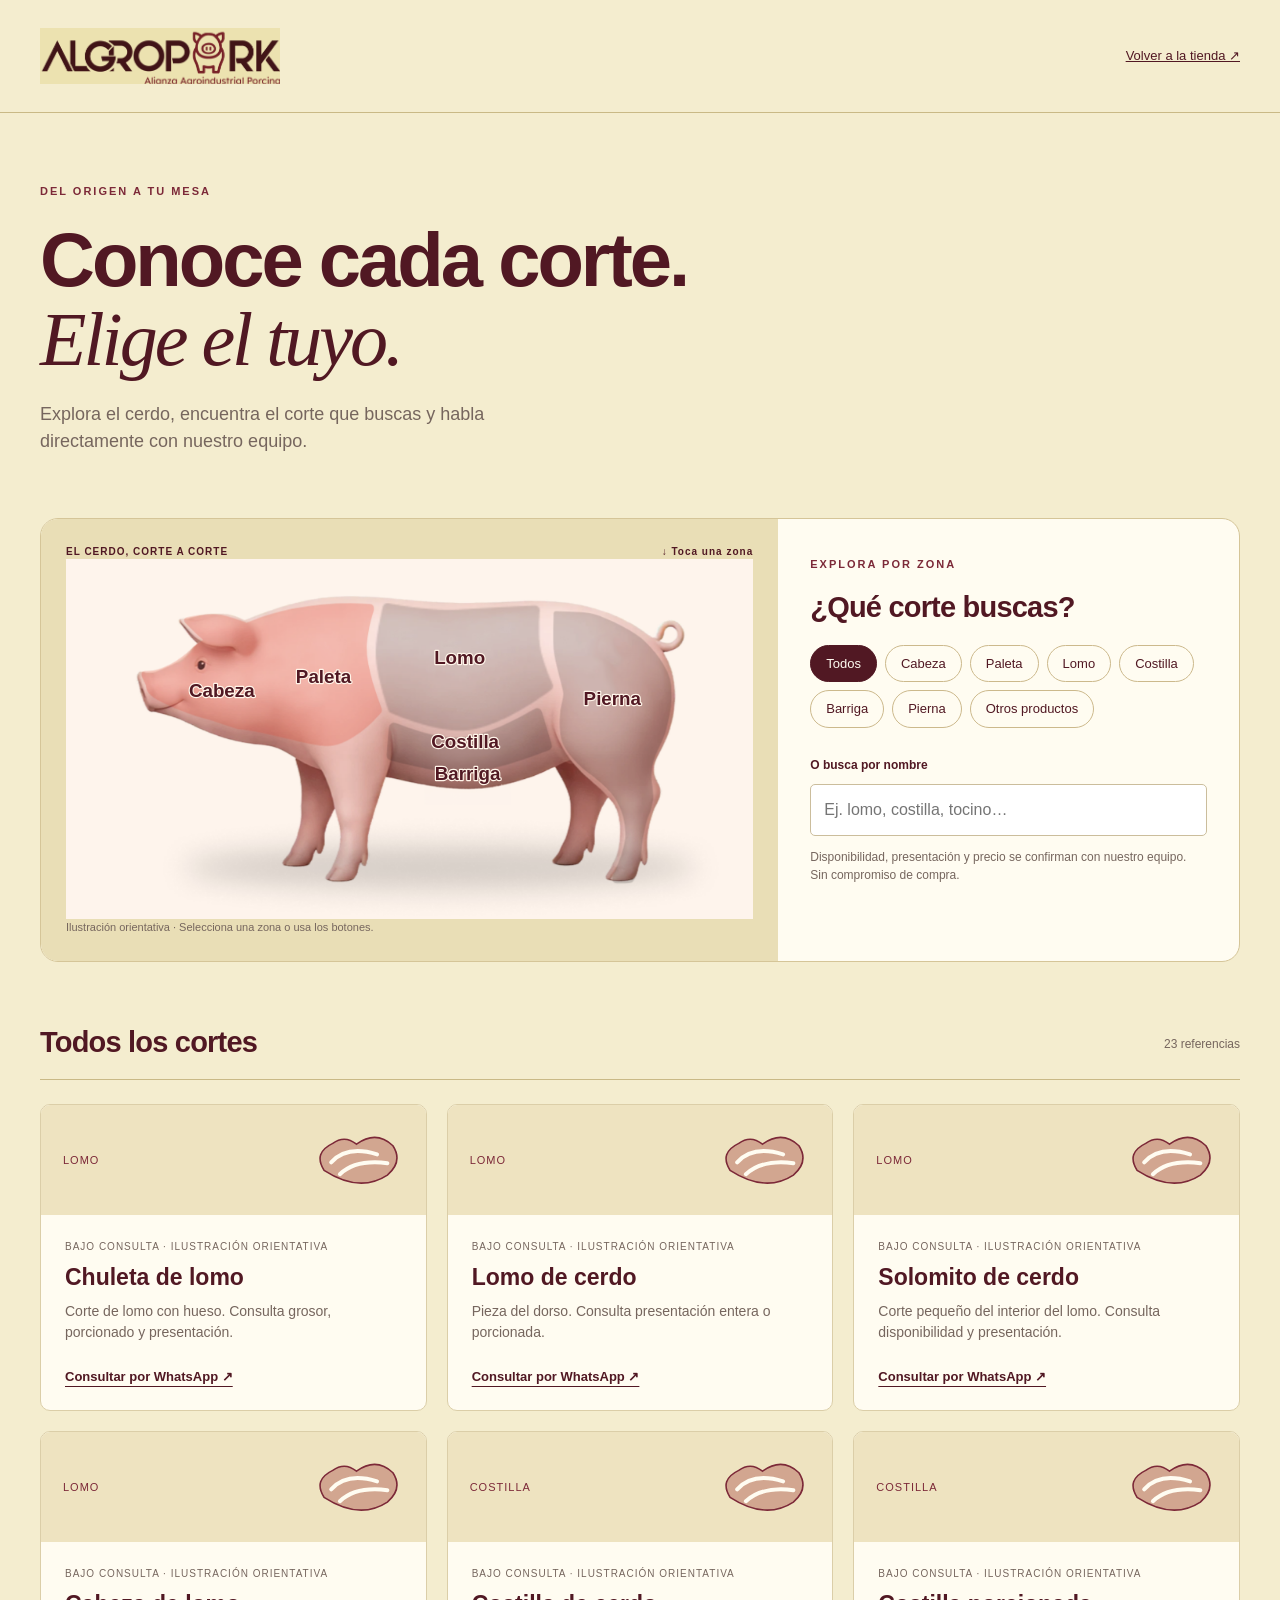
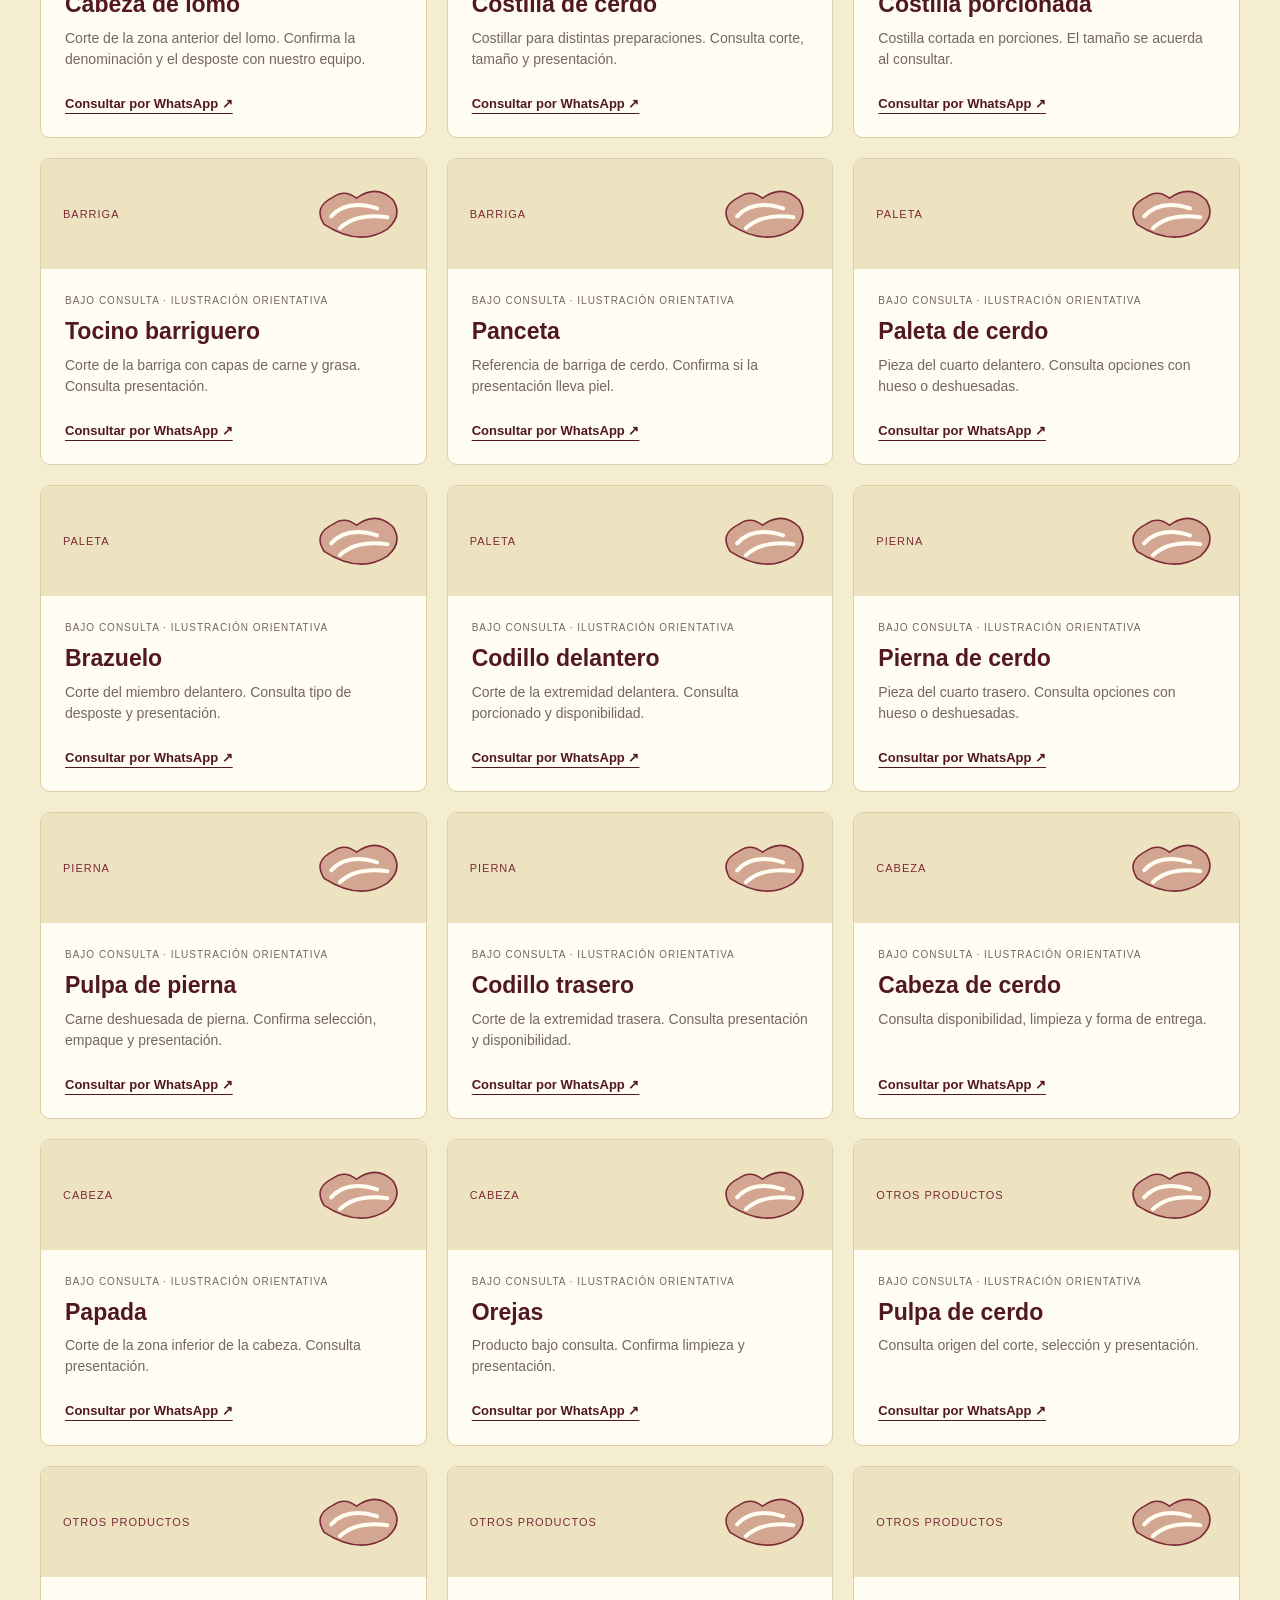
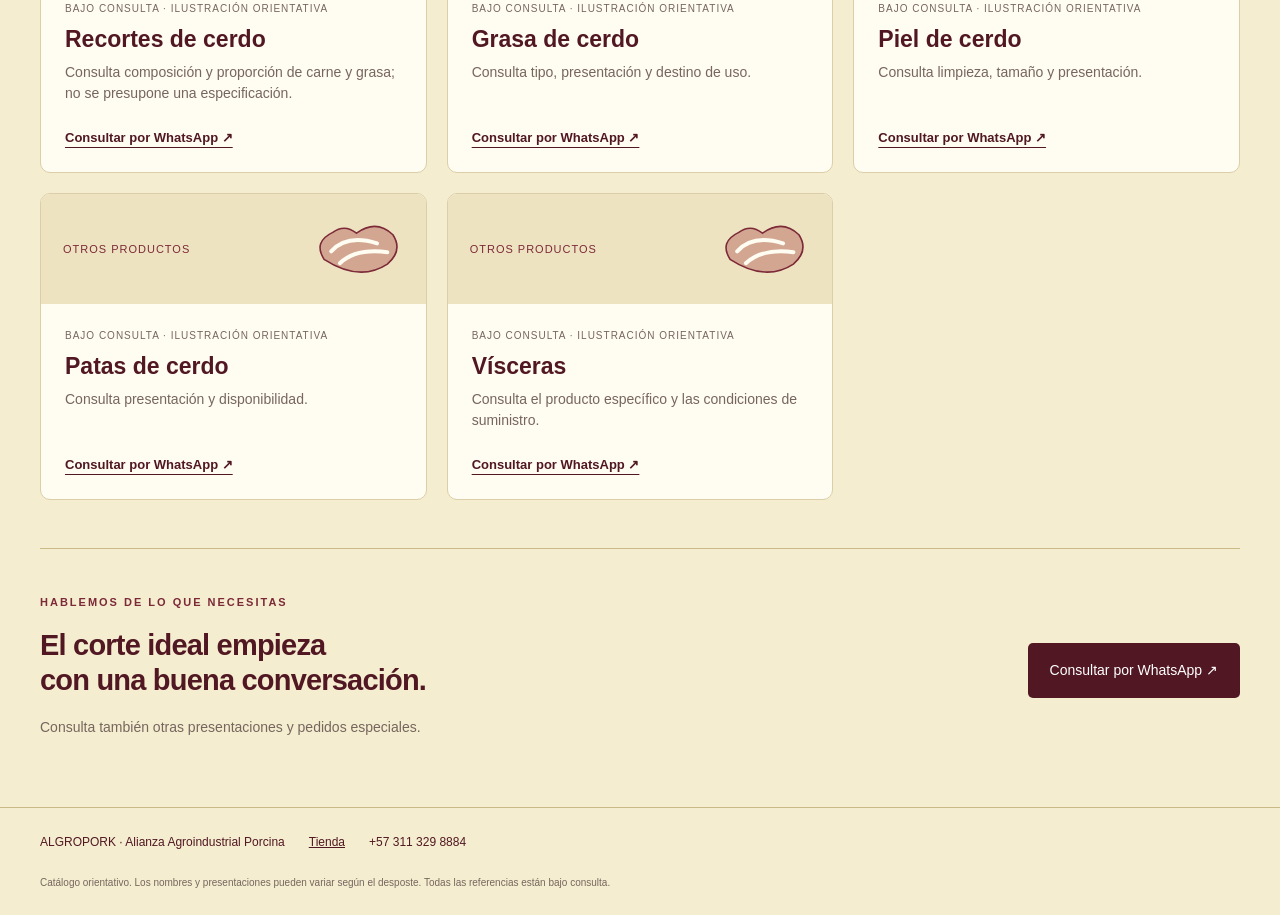
==== commit 0e042cd1: "Ampliar cerdo realista y etiquetas para móvil" ====
--- a/catalogo/index.html
+++ b/catalogo/index.html
@@ -2,6 +2,6 @@
 <html lang="es"><head><meta charset="utf-8"><meta name="viewport" content="width=device-width,initial-scale=1"><title>Catálogo de cortes · ALGROPORK</title><meta name="description" content="Explora los cortes de cerdo de ALGROPORK y consulta disponibilidad por WhatsApp."><link rel="stylesheet" href="catalogo.css"></head>
 <body><header><a class="brand" href="https://www.algropork.com/" aria-label="ALGROPORK · Inicio"><img src="algropork-logo.png" alt="ALGROPORK · Alianza Agroindustrial Porcina"></a><a class="back" href="https://www.algropork.com/shop">Volver a la tienda ↗</a></header>
 <main><section class="intro"><span class="eyebrow">DEL ORIGEN A TU MESA</span><h1>Conoce cada corte.<br><em>Elige el tuyo.</em></h1><p>Explora el cerdo, encuentra el corte que buscas y habla directamente con nuestro equipo.</p></section>
-<section class="explorer" aria-label="Explorador de cortes"><div class="diagram"><div class="diagram-top"><span>EL CERDO, CORTE A CORTE</span><span>↓ Toca una zona</span></div><svg class="realistic" viewBox="0 0 1295 581" aria-label="Mapa interactivo del cerdo" role="group"><style>.realistic .zone{fill:#ba9a55;fill-opacity:0;stroke:transparent;stroke-width:3;cursor:pointer}.realistic .zone:hover,.realistic .zone:focus,.realistic .zone.active{fill:#ba9a55;fill-opacity:.27;stroke:#7c2938;stroke-opacity:.7}.realistic .zone:focus{outline:none;stroke-width:5}.realistic .labels{fill:#511823;font-size:17px;paint-order:stroke;stroke:#fff5e9;stroke-width:3px;stroke-linejoin:round}</style><image href="cerdo-realista.png" width="1295" height="581"/><g><path class="zone" data-zone="cabeza" d="M249 216Q286 211 323 177L303 148Q338 131 384 150L421 138Q406 218 429 299Q362 289 304 271L259 259Z"/><path class="zone" data-zone="paleta" d="M421 138Q488 115 549 128Q530 191 560 264Q542 285 514 304L533 416L529 472Q514 490 490 476L498 430L482 336L455 323Q428 312 429 299Q406 218 421 138Z"/><path class="zone" data-zone="lomo" d="M563 129Q660 139 759 131Q756 182 777 234Q727 273 667 288Q606 288 566 265Q544 194 563 129Z"/><path class="zone" data-zone="costilla" d="M570 281Q671 321 758 263L777 313Q672 365 573 334Z"/><path class="zone" data-zone="barriga" d="M573 334Q677 370 789 326L798 345Q688 388 574 351Z"/><path class="zone" data-zone="pierna" d="M780 140Q865 142 912 201Q955 270 913 331Q899 347 912 368L892 465Q879 489 851 476L863 429L866 387Q808 331 792 300Q778 242 780 140Z"/></g><g class="labels" aria-hidden="true"><text x="355" y="246">Cabeza</text><text x="485" y="228">Paleta</text><text x="659" y="204">Lomo</text><text x="666" y="311">Costilla</text><text x="669" y="353">Barriga</text><text x="854" y="257">Pierna</text></g></svg><p class="diagram-note">Ilustración orientativa · Selecciona una zona o usa los botones.</p></div><div class="selector"><span class="eyebrow">EXPLORA POR ZONA</span><h2>¿Qué corte buscas?</h2><div id="filters" class="filters"></div><label for="search">O busca por nombre</label><input id="search" type="search" placeholder="Ej. lomo, costilla, tocino…"><p class="availability">Disponibilidad, presentación y precio se confirman con nuestro equipo. Sin compromiso de compra.</p></div></section>
+<section class="explorer" aria-label="Explorador de cortes"><div class="diagram"><div class="diagram-top"><span>EL CERDO, CORTE A CORTE</span><span>↓ Toca una zona</span></div><svg class="realistic" viewBox="190 70 810 460" aria-label="Mapa interactivo del cerdo" role="group"><style>.realistic .zone{fill:#ba9a55;fill-opacity:0;stroke:transparent;stroke-width:3;cursor:pointer}.realistic .zone:hover,.realistic .zone:focus,.realistic .zone.active{fill:#ba9a55;fill-opacity:.27;stroke:#7c2938;stroke-opacity:.7}.realistic .zone:focus{outline:none;stroke-width:5}.realistic .labels{fill:#511823;font-size:24px;paint-order:stroke;stroke:#fff5e9;stroke-width:3px;stroke-linejoin:round}</style><image href="cerdo-realista.png" width="1295" height="581"/><g><path class="zone" data-zone="cabeza" d="M249 216Q286 211 323 177L303 148Q338 131 384 150L421 138Q406 218 429 299Q362 289 304 271L259 259Z"/><path class="zone" data-zone="paleta" d="M421 138Q488 115 549 128Q530 191 560 264Q542 285 514 304L533 416L529 472Q514 490 490 476L498 430L482 336L455 323Q428 312 429 299Q406 218 421 138Z"/><path class="zone" data-zone="lomo" d="M563 129Q660 139 759 131Q756 182 777 234Q727 273 667 288Q606 288 566 265Q544 194 563 129Z"/><path class="zone" data-zone="costilla" d="M570 281Q671 321 758 263L777 313Q672 365 573 334Z"/><path class="zone" data-zone="barriga" d="M573 334Q677 370 789 326L798 345Q688 388 574 351Z"/><path class="zone" data-zone="pierna" d="M780 140Q865 142 912 201Q955 270 913 331Q899 347 912 368L892 465Q879 489 851 476L863 429L866 387Q808 331 792 300Q778 242 780 140Z"/></g><g class="labels" aria-hidden="true"><text x="355" y="246">Cabeza</text><text x="485" y="228">Paleta</text><text x="659" y="204">Lomo</text><text x="666" y="311">Costilla</text><text x="669" y="353">Barriga</text><text x="854" y="257">Pierna</text></g></svg><p class="diagram-note">Ilustración orientativa · Selecciona una zona o usa los botones.</p></div><div class="selector"><span class="eyebrow">EXPLORA POR ZONA</span><h2>¿Qué corte buscas?</h2><div id="filters" class="filters"></div><label for="search">O busca por nombre</label><input id="search" type="search" placeholder="Ej. lomo, costilla, tocino…"><p class="availability">Disponibilidad, presentación y precio se confirman con nuestro equipo. Sin compromiso de compra.</p></div></section>
 <section class="catalog" aria-labelledby="results-title"><div class="results-head"><h2 id="results-title">Todos los cortes</h2><span id="count" role="status" aria-live="polite"></span></div><div id="cards" class="cards"></div><p class="empty" id="empty" hidden>No encontramos ese corte. Prueba otro nombre o consulta con nuestro equipo.</p></section>
 <section class="help"><div><span class="eyebrow">HABLEMOS DE LO QUE NECESITAS</span><h2>El corte ideal empieza<br>con una buena conversación.</h2><p>Consulta también otras presentaciones y pedidos especiales.</p></div><a id="general" class="cta" target="_blank" rel="noopener">Consultar por WhatsApp ↗</a></section></main><footer>ALGROPORK · Alianza Agroindustrial Porcina <a href="https://www.algropork.com/shop">Tienda</a><span>+57 311 329 8884</span><small>Catálogo orientativo. Los nombres y presentaciones pueden variar según el desposte. Todas las referencias están bajo consulta.</small></footer><script src="catalogo.js"></script></body></html>
